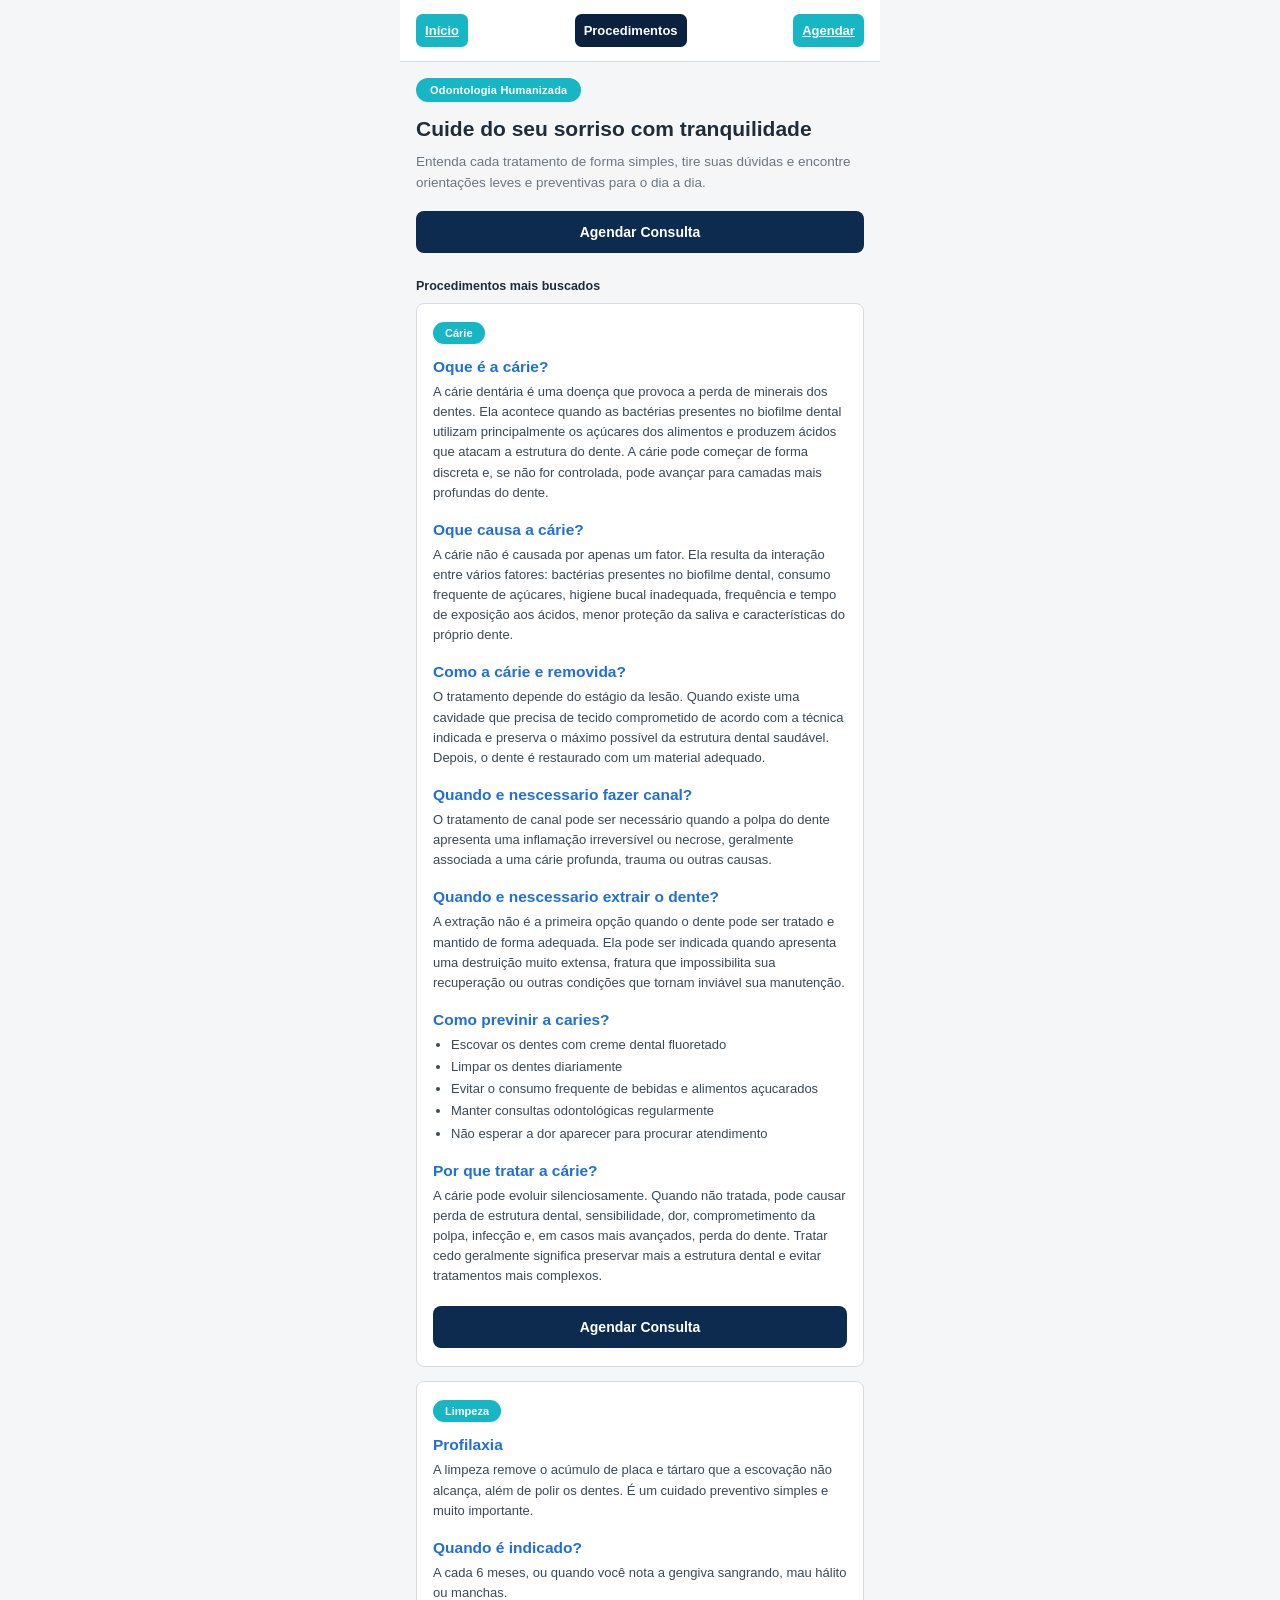
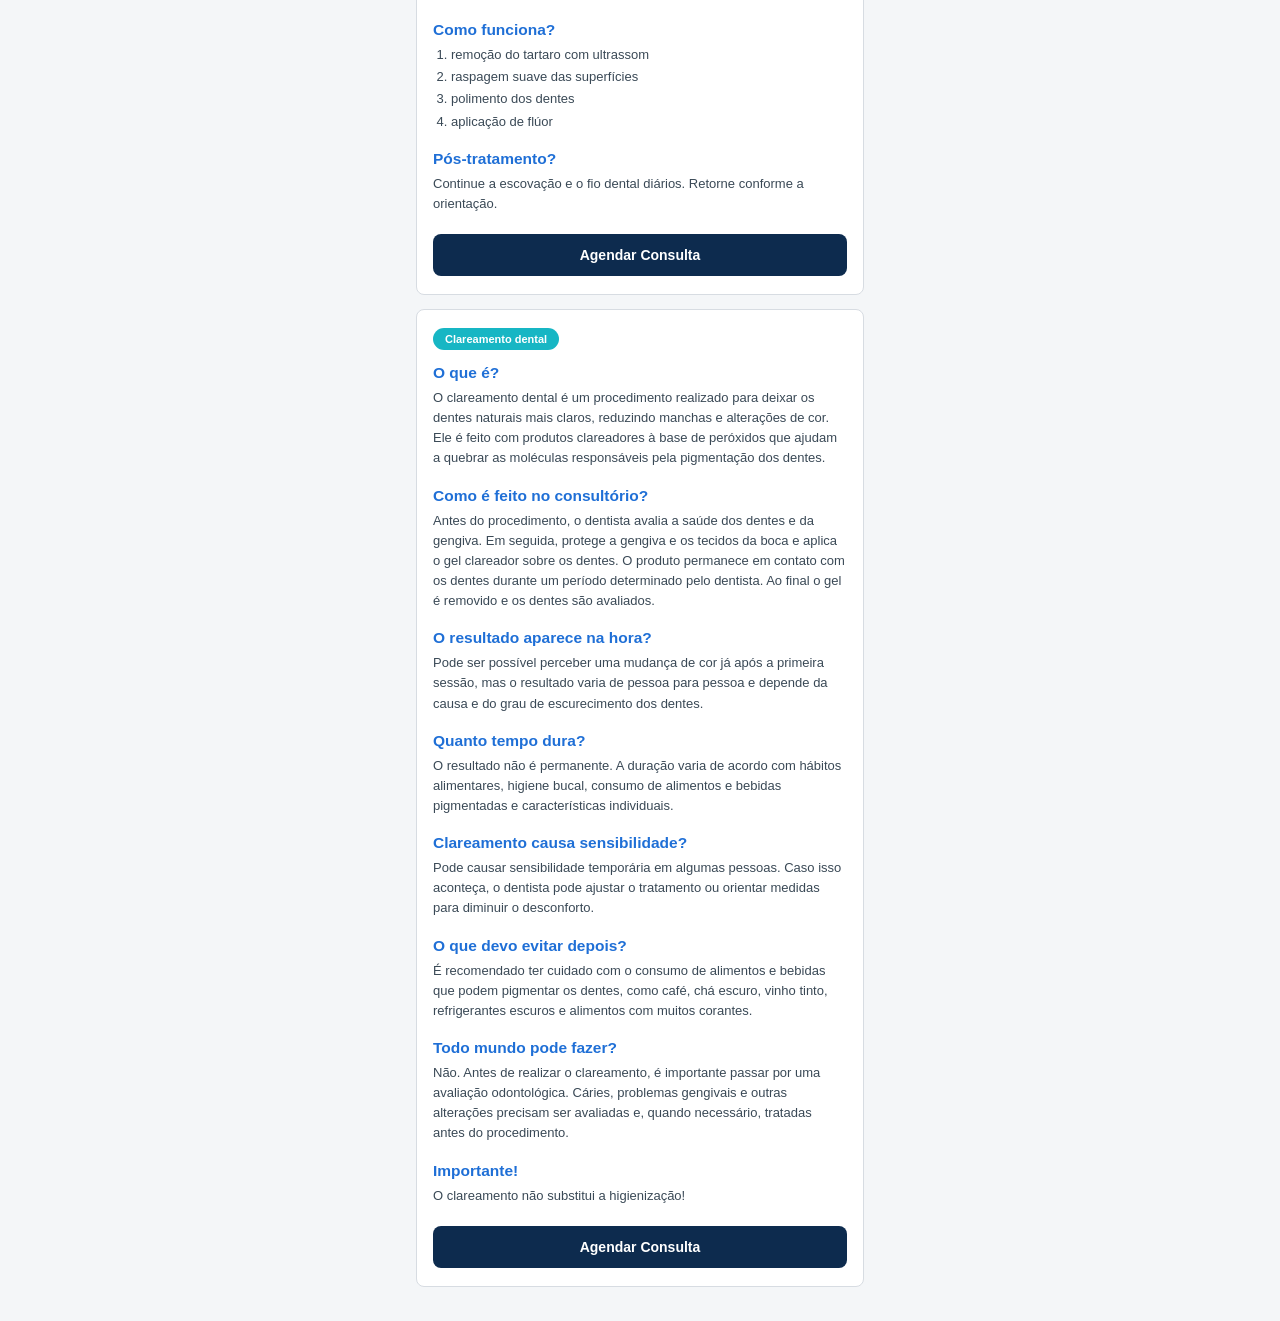
==== procedimentos.html @ 09ecf037 "Add files via upload" ====
<!DOCTYPE html>
<html lang="pt-BR">
<head>
<meta charset="UTF-8">
<meta name="viewport" content="width=device-width, initial-scale=1.0">
<title>Procedimentos</title>
<style>
  :root{
    --teal: #17b6c4;
    --navy: #0d2b4e;
    --navy-dark: #0a2140;
    --text: #1f2d3a;
    --muted: #3a4956;
    --heading: #1f6fd6;
    --border: #d7dce2;
    --bg: #f4f6f8;
    --card: #ffffff;
  }

  *{ box-sizing: border-box; }

  html, body{
    margin: 0;
    min-height: 100%;
  }

  body{
    font-family: -apple-system, BlinkMacSystemFont, "Segoe UI", Roboto, Helvetica, Arial, sans-serif;
    background: var(--bg);
    color: var(--text);
  }

  .phone{
    width: 100%;
    max-width: 480px;
    margin: 0 auto;
    background: var(--bg);
    min-height: 100vh;
  }

  /* ---- Nav ---- */
  nav{
    display: flex;
    justify-content: space-between;
    align-items: center;
    background: var(--card);
    padding: 14px 16px;
    border-bottom: 1px solid var(--border);
    font-size: 13px;
    font-weight: 600;
  }
  nav span{ cursor: default; }
  nav .active{ color: var(--text); }

  main{ padding: 16px; }

  /* ---- Intro (hero) block, same as home ---- */
  .badge{
    display: inline-block;
    background: var(--teal);
    color: #fff;
    font-size: 11px;
    font-weight: 700;
    letter-spacing: .02em;
    padding: 6px 14px;
    border-radius: 999px;
    margin-bottom: 14px;
  }

  h1{
    font-size: 21px;
    line-height: 1.25;
    margin: 0 0 10px;
    font-weight: 700;
    color: var(--text);
  }

  .lead{
    font-size: 13.5px;
    line-height: 1.5;
    color: #6b7785;
    margin: 0 0 18px;
  }

  .btn-primary{
    display: block;
    width: 100%;
    background: var(--navy);
    color: #fff;
    text-align: center;
    padding: 13px 16px;
    border-radius: 8px;
    font-size: 14px;
    font-weight: 700;
    border: none;
    cursor: pointer;
    text-decoration: none;
  }
  .btn-primary:hover{ background: var(--navy-dark); }

  .section-title{
    font-size: 12.5px;
    font-weight: 700;
    color: var(--text);
    margin: 26px 0 10px;
  }

  /* ---- Procedure detail card ---- */
  .card{
    background: var(--card);
    border: 1px solid var(--border);
    border-radius: 8px;
    padding: 18px 16px;
    margin-bottom: 18px;
  }

  .card + .card{ margin-top: -4px; }

  .tag{
    display: inline-block;
    background: var(--teal);
    color: #fff;
    font-size: 11px;
    font-weight: 700;
    padding: 5px 12px;
    border-radius: 999px;
    margin-bottom: 14px;
  }

  .topic{
    margin-bottom: 18px;
  }
  .topic:last-of-type{ margin-bottom: 20px; }

  .topic h2{
    font-size: 15.5px;
    font-weight: 700;
    color: var(--heading);
    margin: 0 0 6px;
  }

  .topic p{
    font-size: 13px;
    line-height: 1.55;
    color: var(--muted);
    margin: 0;
  }

  .topic ul{
    margin: 4px 0 0;
    padding-left: 18px;
  }

  .topic ul li{
    font-size: 13px;
    line-height: 1.55;
    color: var(--muted);
    margin-bottom: 2px;
  }

  .topic ol{
    margin: 4px 0 0;
    padding-left: 18px;
  }

  .topic ol li{
    font-size: 13px;
    line-height: 1.55;
    color: var(--muted);
    margin-bottom: 2px;
  }

  .top {
    padding: 0.7em 0.7em;
    border-radius: 0.5em;
    background: var(--teal);
    color: #fff;
  }

  .top:hover {
    padding: 0.7em 0.7em;
    border-radius: 0.5em;
    background: #0a2140;
    color: #fff;
  }

  .topstatic {
    padding: 0.7em 0.7em;
    border-radius: 0.5em;
    background: #0a2140;
    color: #fff;
  }

</style>
</head>
<body>

<div class="phone">

  <nav>
    <a href="index.html" class="top"">Início</a>
    <a class="topstatic">Procedimentos</a>
    <a href="agendar.html" class="top">Agendar</a>
  </nav>

  <main>
    <span class="badge">Odontologia Humanizada</span>

    <h1>Cuide do seu sorriso com tranquilidade</h1>

    <p class="lead">
      Entenda cada tratamento de forma simples, tire suas dúvidas e encontre
      orientações leves e preventivas para o dia a dia.
    </p>

    <a href="agendar.html" class="btn-primary">Agendar Consulta</a>

    <p class="section-title">Procedimentos mais buscados</p>

    <!-- ================= CÁRIE ================= -->
    <div class="card">
      <span class="tag">Cárie</span>

      <div class="topic">
        <h2>Oque é a cárie?</h2>
        <p>A cárie dentária é uma doença que provoca a perda de minerais dos dentes. Ela acontece quando as bactérias presentes no biofilme dental utilizam principalmente os açúcares dos alimentos e produzem ácidos que atacam a estrutura do dente. A cárie pode começar de forma discreta e, se não for controlada, pode avançar para camadas mais profundas do dente.</p>
      </div>

      <div class="topic">
        <h2>Oque causa a cárie?</h2>
        <p>A cárie não é causada por apenas um fator. Ela resulta da interação entre vários fatores: bactérias presentes no biofilme dental, consumo frequente de açúcares, higiene bucal inadequada, frequência e tempo de exposição aos ácidos, menor proteção da saliva e características do próprio dente.</p>
      </div>

      <div class="topic">
        <h2>Como a cárie e removida?</h2>
        <p>O tratamento depende do estágio da lesão. Quando existe uma cavidade que precisa de tecido comprometido de acordo com a técnica indicada e preserva o máximo possível da estrutura dental saudável. Depois, o dente é restaurado com um material adequado.</p>
      </div>

      <div class="topic">
        <h2>Quando e nescessario fazer canal?</h2>
        <p>O tratamento de canal pode ser necessário quando a polpa do dente apresenta uma inflamação irreversível ou necrose, geralmente associada a uma cárie profunda, trauma ou outras causas.</p>
      </div>

      <div class="topic">
        <h2>Quando e nescessario extrair o dente?</h2>
        <p>A extração não é a primeira opção quando o dente pode ser tratado e mantido de forma adequada. Ela pode ser indicada quando apresenta uma destruição muito extensa, fratura que impossibilita sua recuperação ou outras condições que tornam inviável sua manutenção.</p>
      </div>

      <div class="topic">
        <h2>Como previnir a caries?</h2>
        <ul>
          <li>Escovar os dentes com creme dental fluoretado</li>
          <li>Limpar os dentes diariamente</li>
          <li>Evitar o consumo frequente de bebidas e alimentos açucarados</li>
          <li>Manter consultas odontológicas regularmente</li>
          <li>Não esperar a dor aparecer para procurar atendimento</li>
        </ul>
      </div>

      <div class="topic">
        <h2>Por que tratar a cárie?</h2>
        <p>A cárie pode evoluir silenciosamente. Quando não tratada, pode causar perda de estrutura dental, sensibilidade, dor, comprometimento da polpa, infecção e, em casos mais avançados, perda do dente. Tratar cedo geralmente significa preservar mais a estrutura dental e evitar tratamentos mais complexos.</p>
      </div>

      <a href="agendar.html" class="btn-primary">Agendar Consulta</a>
    </div>

    <!-- ================= LIMPEZA ================= -->
    <div class="card">
      <span class="tag">Limpeza</span>

      <div class="topic">
        <h2>Profilaxia</h2>
        <p>A limpeza remove o acúmulo de placa e tártaro que a escovação não alcança, além de polir os dentes. É um cuidado preventivo simples e muito importante.</p>
      </div>

      <div class="topic">
        <h2>Quando é indicado?</h2>
        <p>A cada 6 meses, ou quando você nota a gengiva sangrando, mau hálito ou manchas.</p>
      </div>

      <div class="topic">
        <h2>Como funciona?</h2>
        <ol>
          <li>remoção do tartaro com ultrassom</li>
          <li>raspagem suave das superfícies</li>
          <li>polimento dos dentes</li>
          <li>aplicação de flúor</li>
        </ol>
      </div>

      <div class="topic">
        <h2>Pós-tratamento?</h2>
        <p>Continue a escovação e o fio dental diários. Retorne conforme a orientação.</p>
      </div>

      <a href="agendar.html" class="btn-primary">Agendar Consulta</a>
    </div>

    <!-- ================= CLAREAMENTO ================= -->
    <div class="card">
      <span class="tag">Clareamento dental</span>

      <div class="topic">
        <h2>O que é?</h2>
        <p>O clareamento dental é um procedimento realizado para deixar os dentes naturais mais claros, reduzindo manchas e alterações de cor. Ele é feito com produtos clareadores à base de peróxidos que ajudam a quebrar as moléculas responsáveis pela pigmentação dos dentes.</p>
      </div>

      <div class="topic">
        <h2>Como é feito no consultório?</h2>
        <p>Antes do procedimento, o dentista avalia a saúde dos dentes e da gengiva. Em seguida, protege a gengiva e os tecidos da boca e aplica o gel clareador sobre os dentes. O produto permanece em contato com os dentes durante um período determinado pelo dentista. Ao final o gel é removido e os dentes são avaliados.</p>
      </div>

      <div class="topic">
        <h2>O resultado aparece na hora?</h2>
        <p>Pode ser possível perceber uma mudança de cor já após a primeira sessão, mas o resultado varia de pessoa para pessoa e depende da causa e do grau de escurecimento dos dentes.</p>
      </div>

      <div class="topic">
        <h2>Quanto tempo dura?</h2>
        <p>O resultado não é permanente. A duração varia de acordo com hábitos alimentares, higiene bucal, consumo de alimentos e bebidas pigmentadas e características individuais.</p>
      </div>

      <div class="topic">
        <h2>Clareamento causa sensibilidade?</h2>
        <p>Pode causar sensibilidade temporária em algumas pessoas. Caso isso aconteça, o dentista pode ajustar o tratamento ou orientar medidas para diminuir o desconforto.</p>
      </div>

      <div class="topic">
        <h2>O que devo evitar depois?</h2>
        <p>É recomendado ter cuidado com o consumo de alimentos e bebidas que podem pigmentar os dentes, como café, chá escuro, vinho tinto, refrigerantes escuros e alimentos com muitos corantes.</p>
      </div>

      <div class="topic">
        <h2>Todo mundo pode fazer?</h2>
        <p>Não. Antes de realizar o clareamento, é importante passar por uma avaliação odontológica. Cáries, problemas gengivais e outras alterações precisam ser avaliadas e, quando necessário, tratadas antes do procedimento.</p>
      </div>

      <div class="topic">
        <h2>Importante!</h2>
        <p>O clareamento não substitui a higienização!</p>
      </div>

      <a href="agendar.html" class="btn-primary">Agendar Consulta</a>
    </div>

  </main>
</div>

</body>
</html>
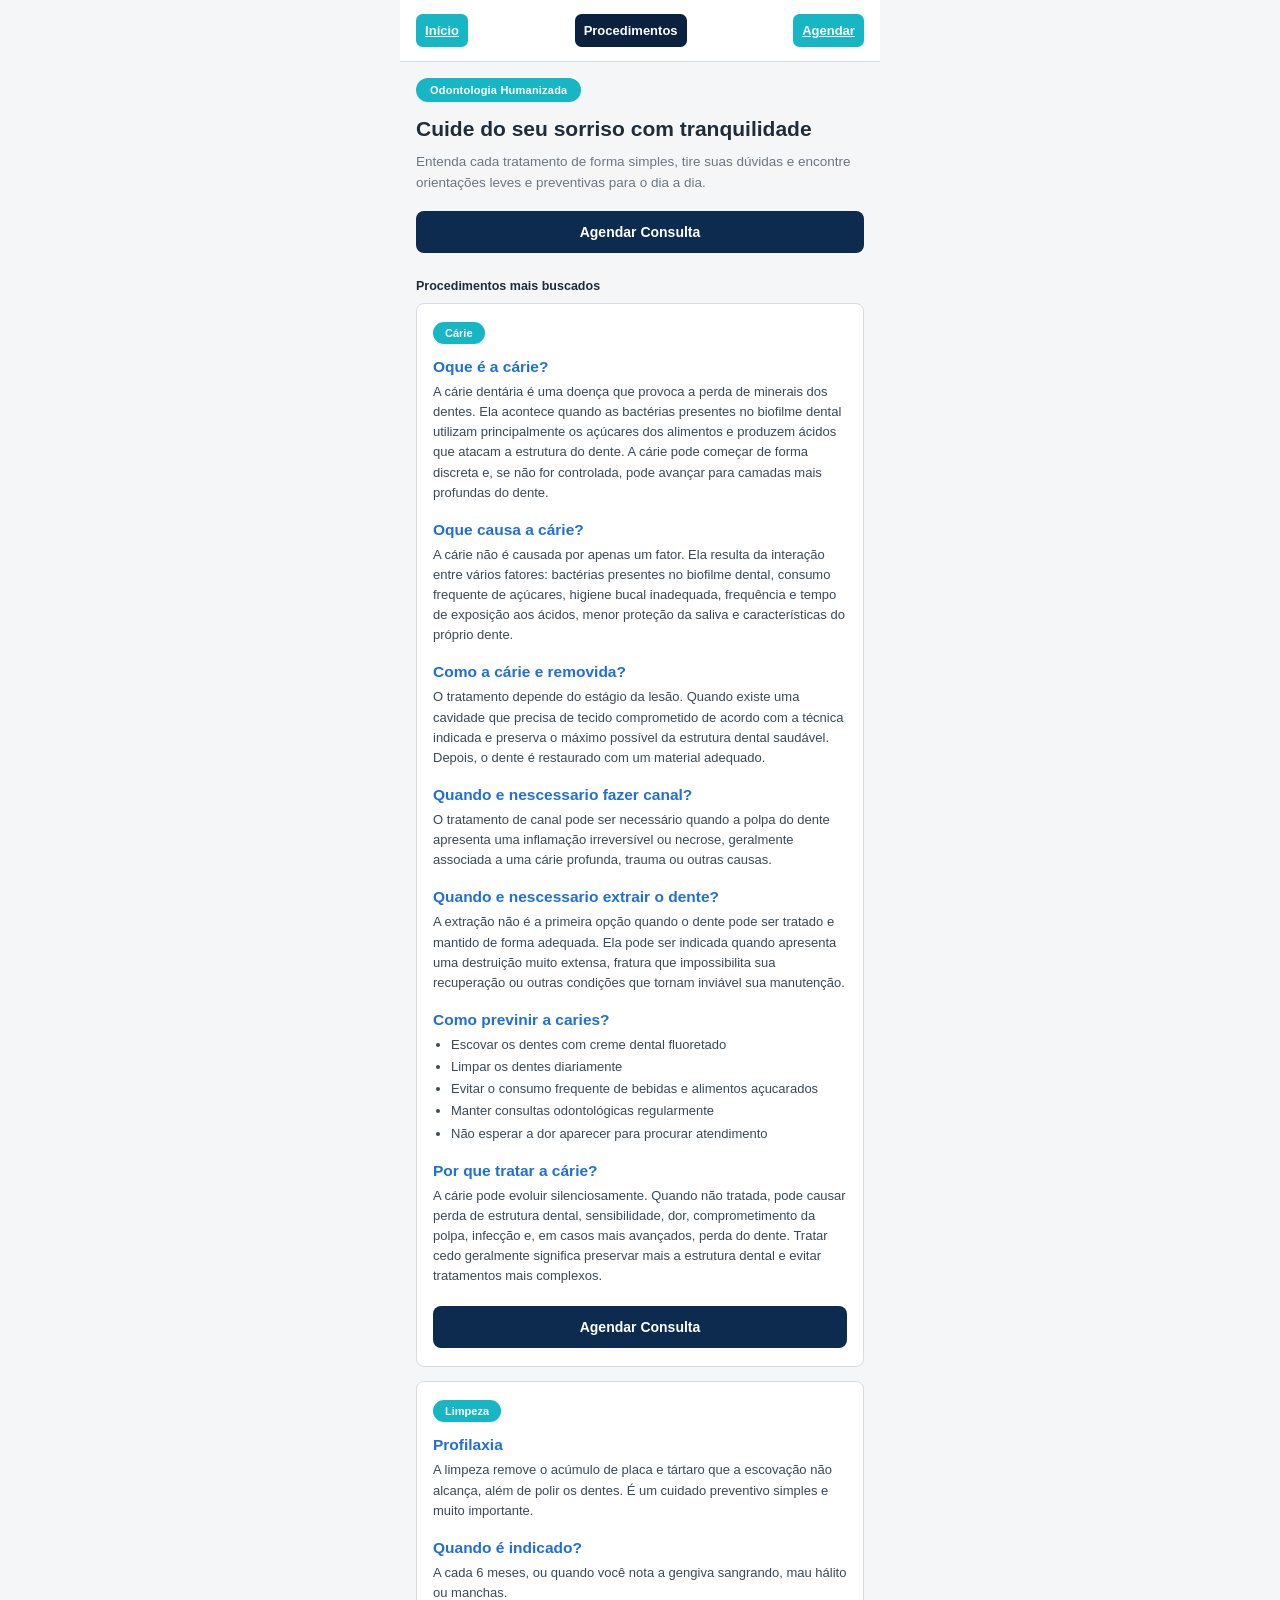
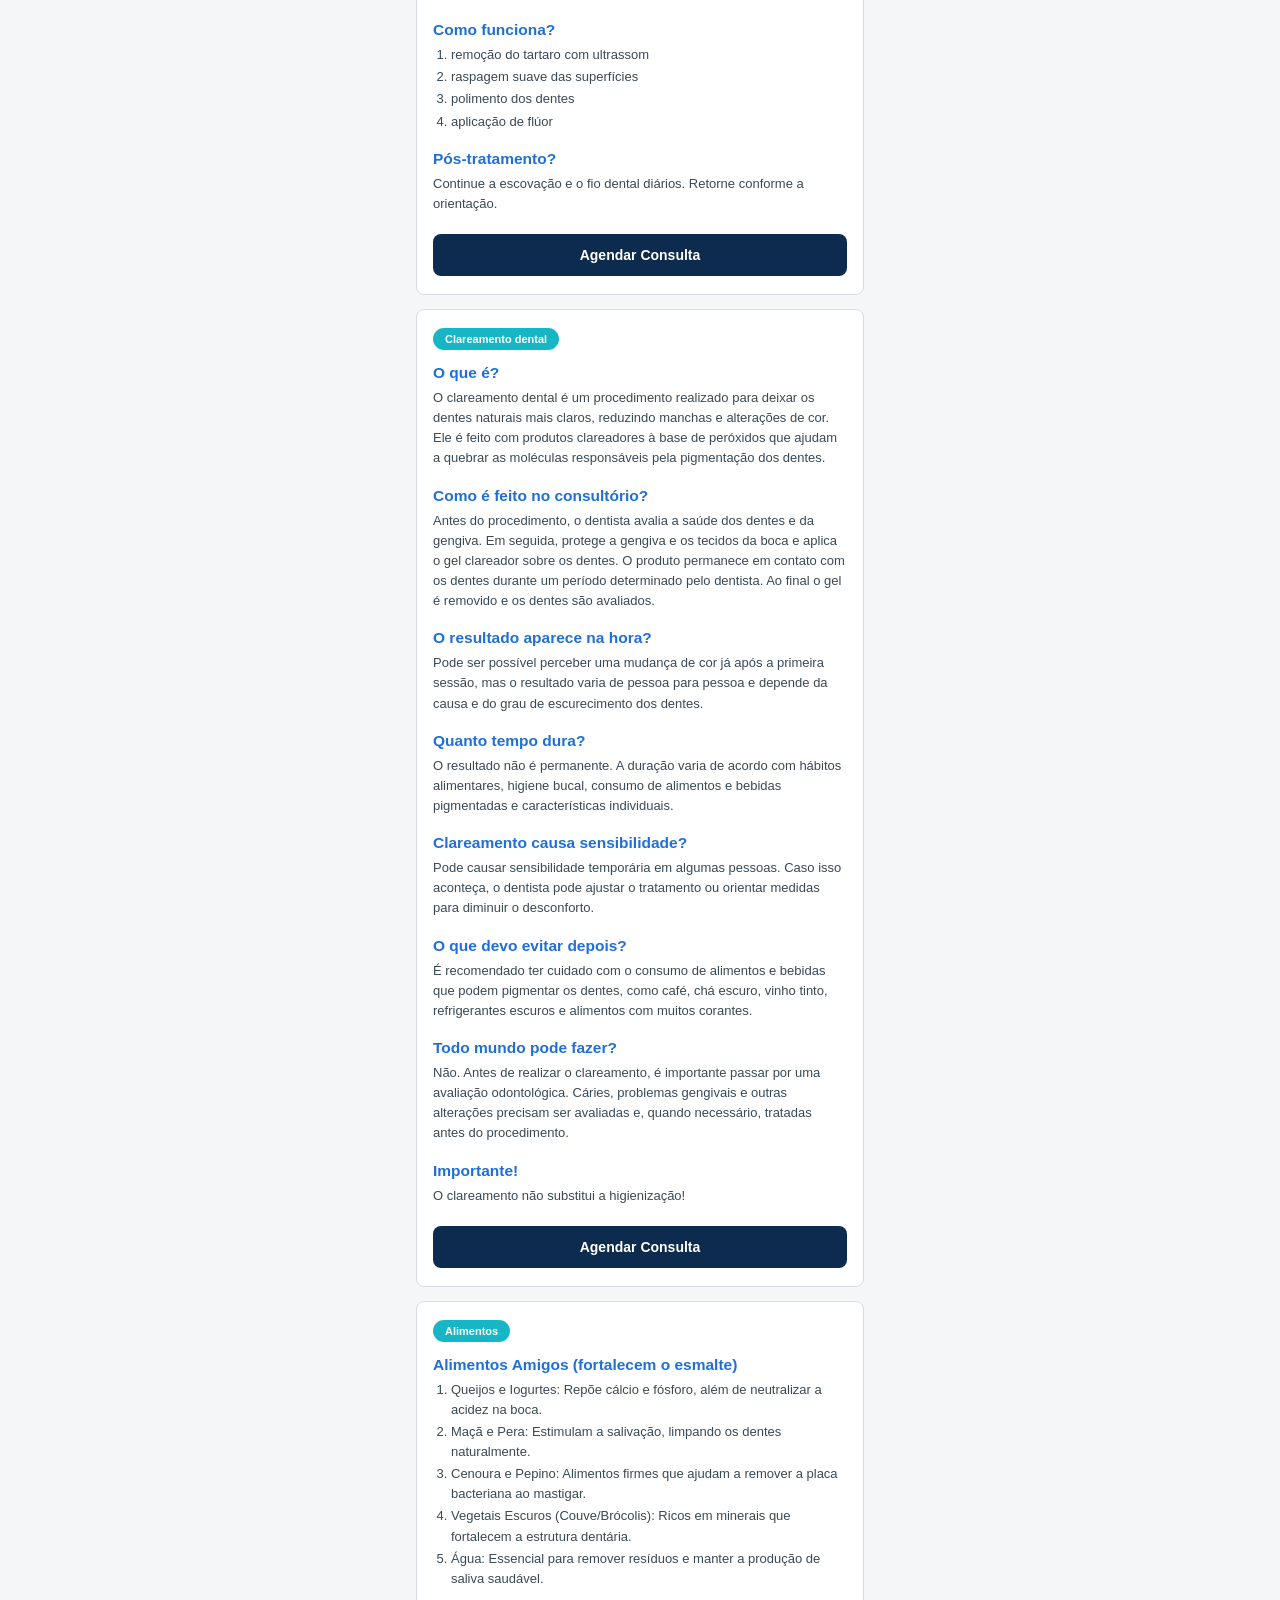
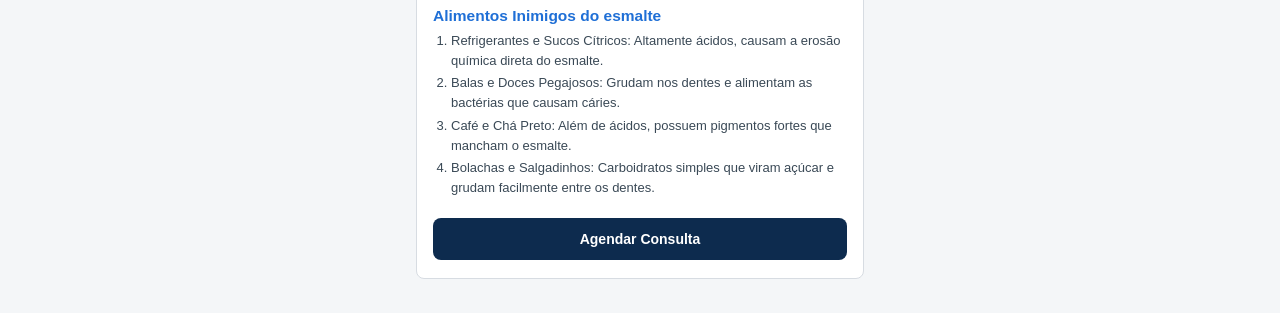
==== commit 99569654: "Add files via upload" ====
--- a/procedimentos.html
+++ b/procedimentos.html
@@ -344,8 +344,37 @@
       <a href="agendar.html" class="btn-primary">Agendar Consulta</a>
     </div>
 
+    <!-- ================= AMIGO DO DENTE ================= -->
+    <div class="card">
+      <span class="tag">Alimentos</span>
+
+      <div class="topic">
+        <h2>Alimentos Amigos (fortalecem o esmalte)</h2>
+        <ol>
+          <li>Queijos e Iogurtes: Repõe cálcio e fósforo, além de neutralizar a acidez na boca.</li>
+          <li>Maçã e Pera: Estimulam a salivação, limpando os dentes naturalmente.</li>
+          <li>Cenoura e Pepino: Alimentos firmes que ajudam a remover a placa bacteriana ao mastigar.</li>
+          <li> Vegetais Escuros (Couve/Brócolis): Ricos em minerais que fortalecem a estrutura dentária.</li>
+          <li>Água: Essencial para remover resíduos e manter a produção de saliva saudável.</li>
+        </ol>
+      </div>
+
+      <div class="topic">
+        <h2>Alimentos Inimigos do esmalte</h2>
+        <ol>
+          <li>Refrigerantes e Sucos Cítricos: Altamente ácidos, causam a erosão química direta do esmalte.</li>
+          <li>Balas e Doces Pegajosos: Grudam nos dentes e alimentam as bactérias que causam cáries.</li>
+          <li>Café e Chá Preto: Além de ácidos, possuem pigmentos fortes que mancham o esmalte.</li>
+          <li> Bolachas e Salgadinhos: Carboidratos simples que viram açúcar e grudam facilmente entre os dentes.</li>
+        </ol>
+      </div>
+
+      <a href="agendar.html" class="btn-primary">Agendar Consulta</a>
+    </div>
+
+
   </main>
 </div>
 
 </body>
-</html>
+</html>
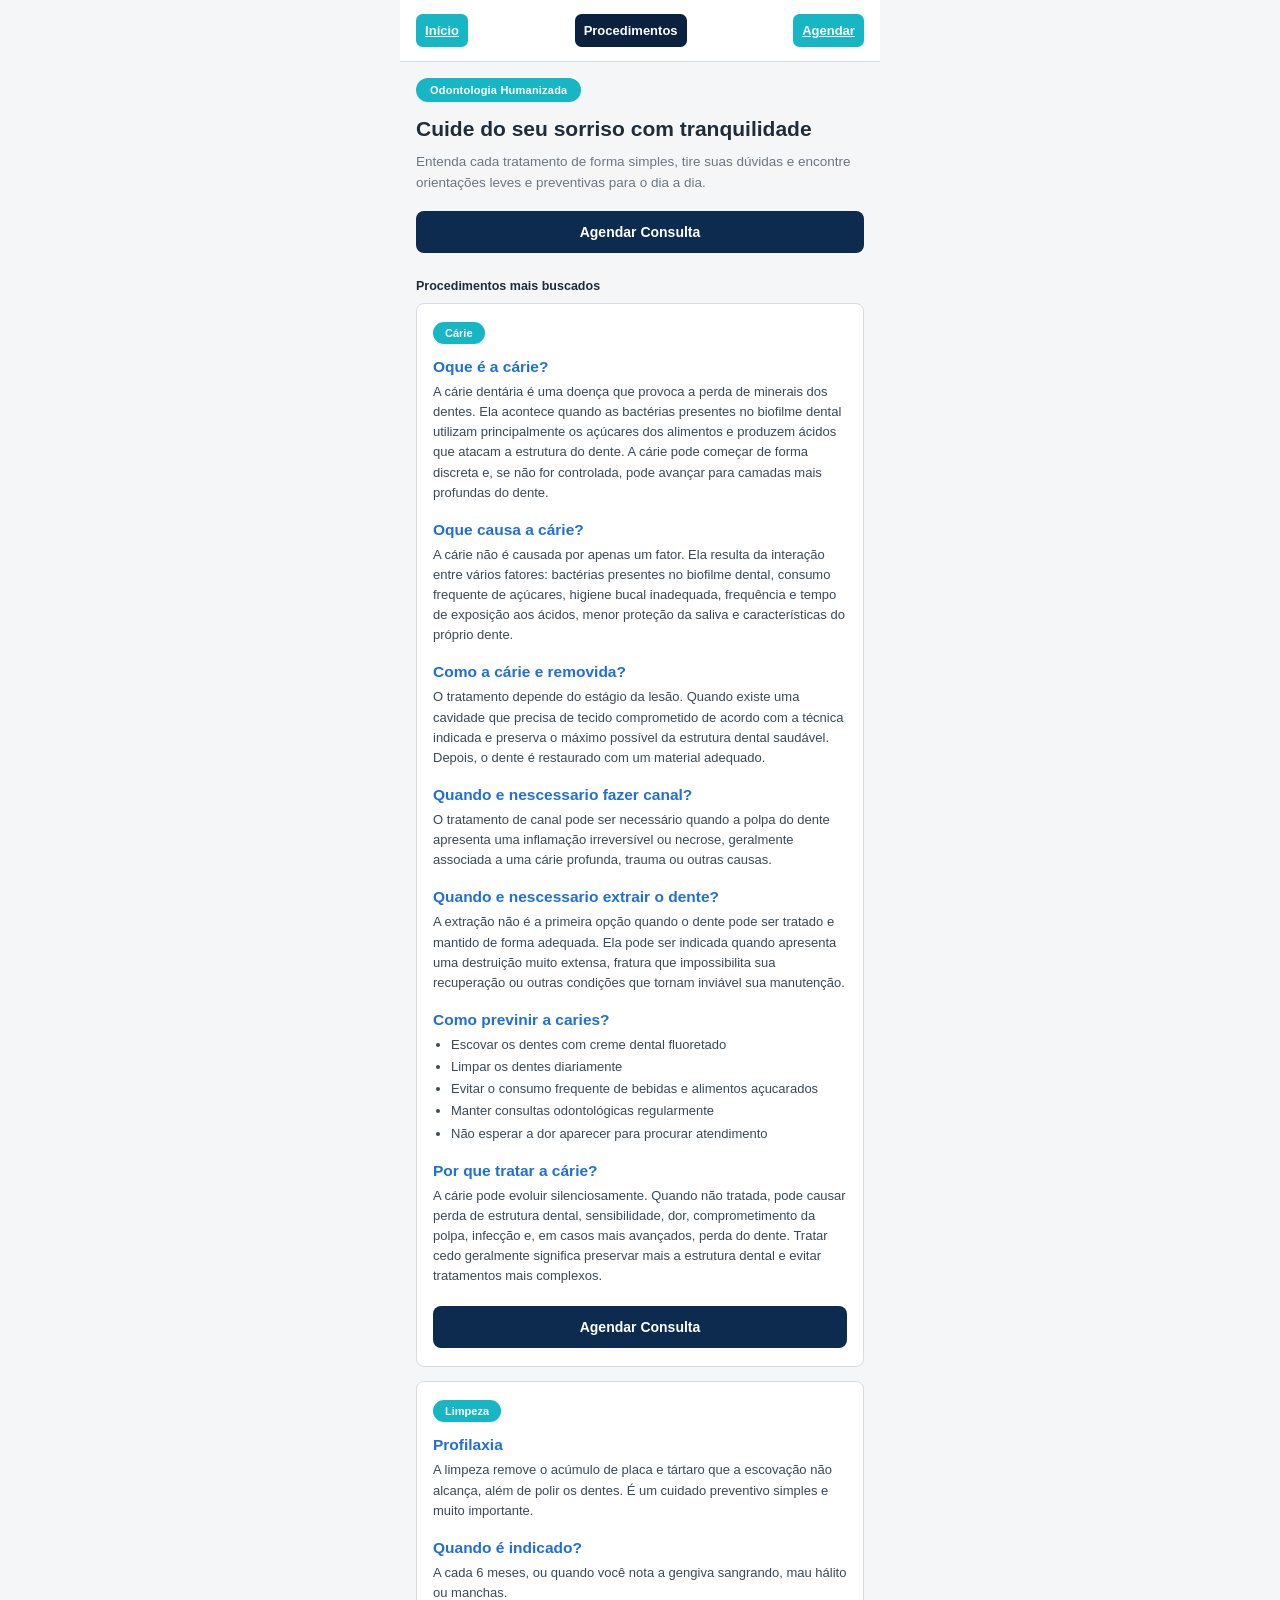
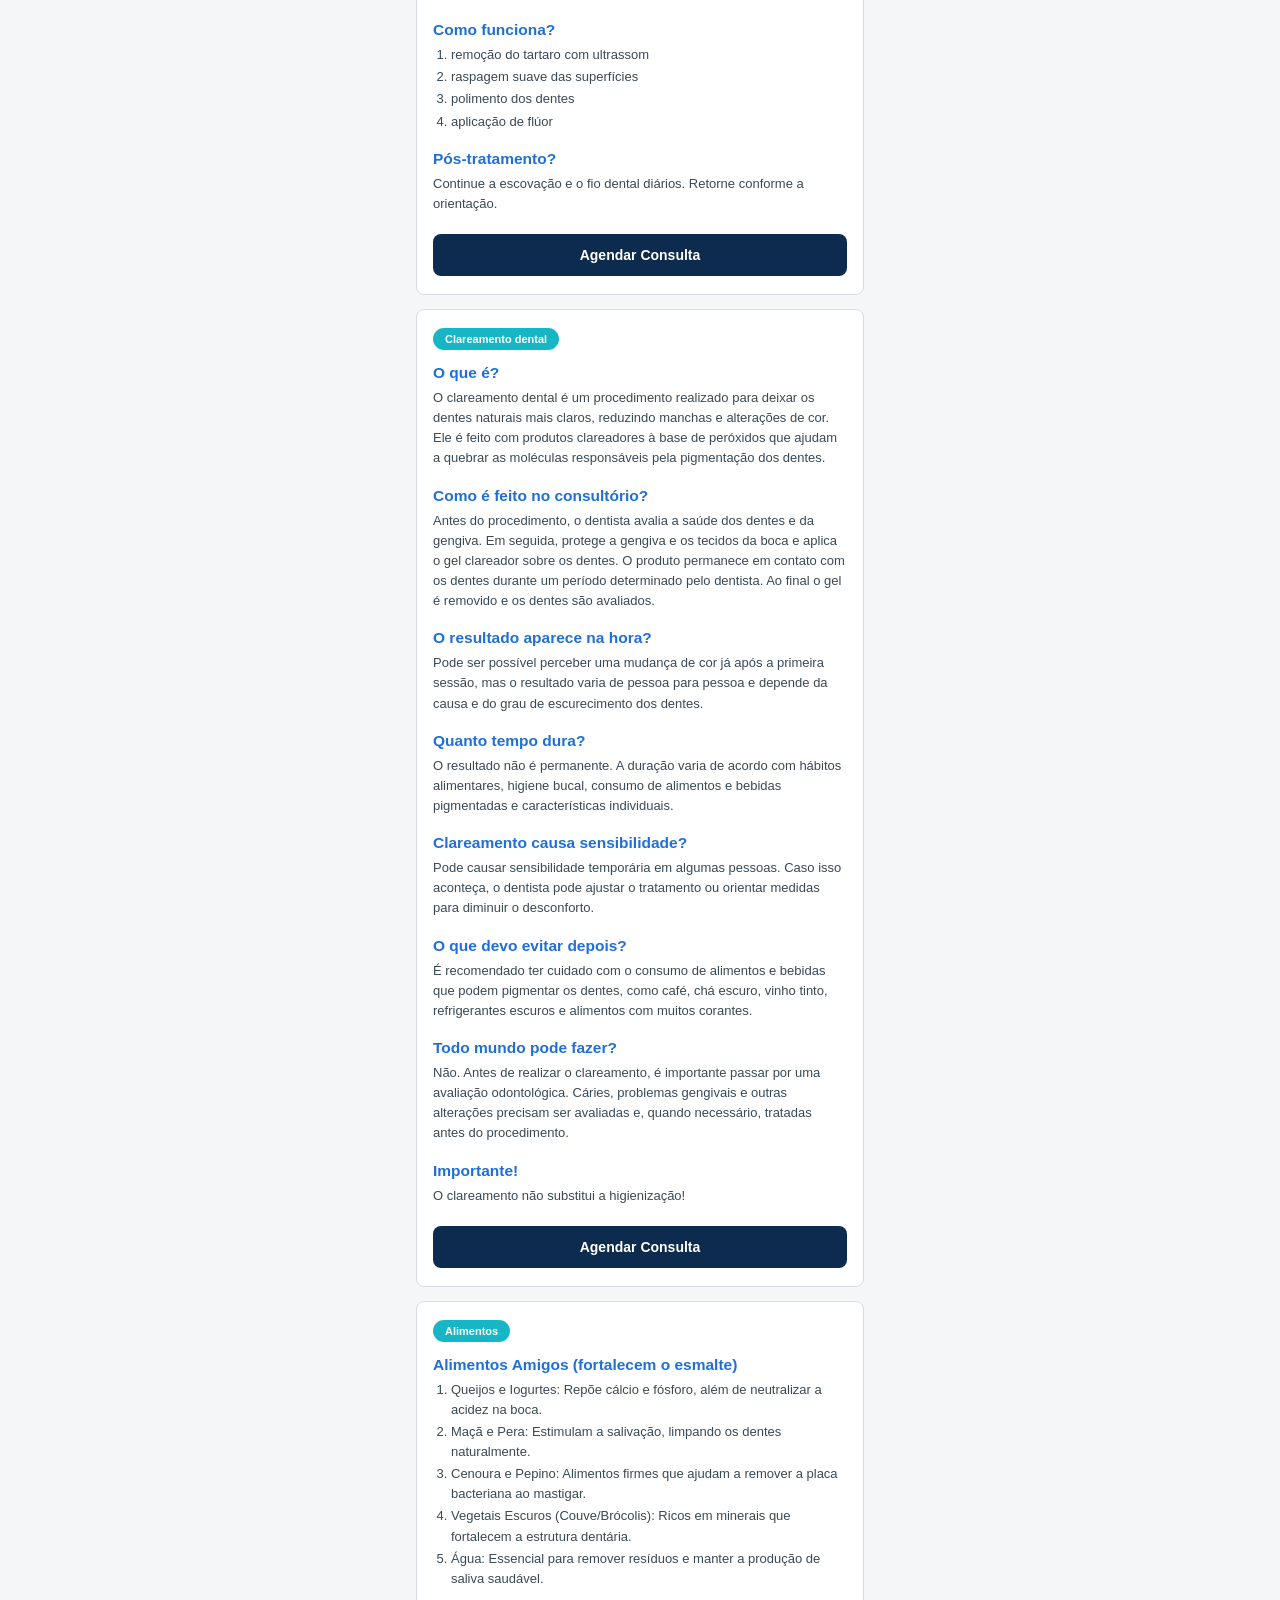
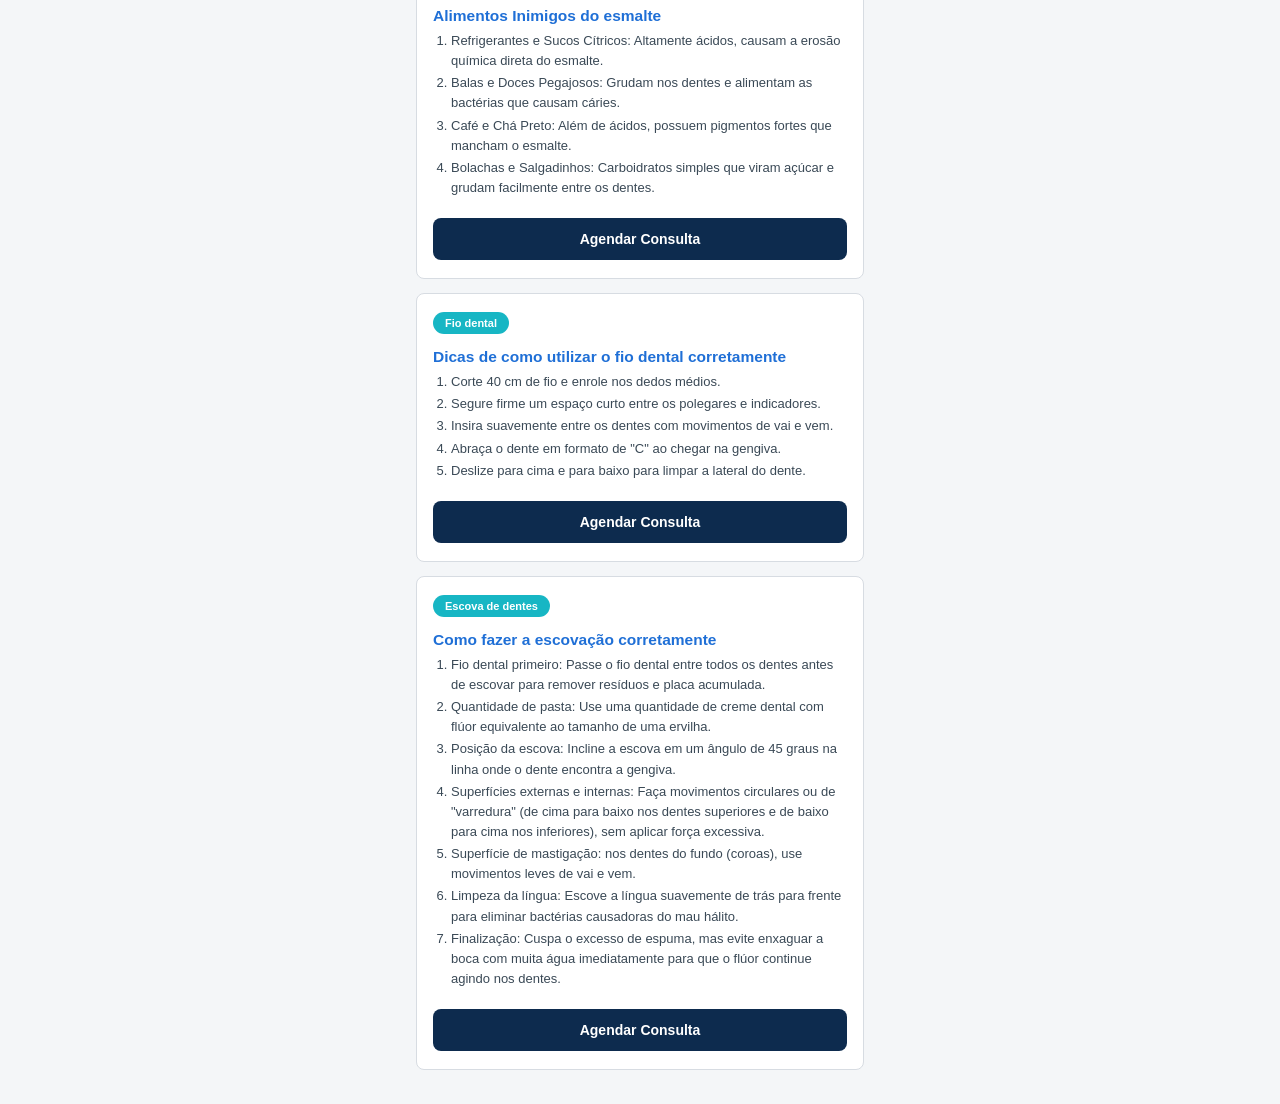
==== commit cbca4924: "Add files via upload" ====
--- a/procedimentos.html
+++ b/procedimentos.html
@@ -1,380 +1,416 @@
-<!DOCTYPE html>
-<html lang="pt-BR">
-<head>
-<meta charset="UTF-8">
-<meta name="viewport" content="width=device-width, initial-scale=1.0">
-<title>Procedimentos</title>
-<style>
-  :root{
-    --teal: #17b6c4;
-    --navy: #0d2b4e;
-    --navy-dark: #0a2140;
-    --text: #1f2d3a;
-    --muted: #3a4956;
-    --heading: #1f6fd6;
-    --border: #d7dce2;
-    --bg: #f4f6f8;
-    --card: #ffffff;
-  }
-
-  *{ box-sizing: border-box; }
-
-  html, body{
-    margin: 0;
-    min-height: 100%;
-  }
-
-  body{
-    font-family: -apple-system, BlinkMacSystemFont, "Segoe UI", Roboto, Helvetica, Arial, sans-serif;
-    background: var(--bg);
-    color: var(--text);
-  }
-
-  .phone{
-    width: 100%;
-    max-width: 480px;
-    margin: 0 auto;
-    background: var(--bg);
-    min-height: 100vh;
-  }
-
-  /* ---- Nav ---- */
-  nav{
-    display: flex;
-    justify-content: space-between;
-    align-items: center;
-    background: var(--card);
-    padding: 14px 16px;
-    border-bottom: 1px solid var(--border);
-    font-size: 13px;
-    font-weight: 600;
-  }
-  nav span{ cursor: default; }
-  nav .active{ color: var(--text); }
-
-  main{ padding: 16px; }
-
-  /* ---- Intro (hero) block, same as home ---- */
-  .badge{
-    display: inline-block;
-    background: var(--teal);
-    color: #fff;
-    font-size: 11px;
-    font-weight: 700;
-    letter-spacing: .02em;
-    padding: 6px 14px;
-    border-radius: 999px;
-    margin-bottom: 14px;
-  }
-
-  h1{
-    font-size: 21px;
-    line-height: 1.25;
-    margin: 0 0 10px;
-    font-weight: 700;
-    color: var(--text);
-  }
-
-  .lead{
-    font-size: 13.5px;
-    line-height: 1.5;
-    color: #6b7785;
-    margin: 0 0 18px;
-  }
-
-  .btn-primary{
-    display: block;
-    width: 100%;
-    background: var(--navy);
-    color: #fff;
-    text-align: center;
-    padding: 13px 16px;
-    border-radius: 8px;
-    font-size: 14px;
-    font-weight: 700;
-    border: none;
-    cursor: pointer;
-    text-decoration: none;
-  }
-  .btn-primary:hover{ background: var(--navy-dark); }
-
-  .section-title{
-    font-size: 12.5px;
-    font-weight: 700;
-    color: var(--text);
-    margin: 26px 0 10px;
-  }
-
-  /* ---- Procedure detail card ---- */
-  .card{
-    background: var(--card);
-    border: 1px solid var(--border);
-    border-radius: 8px;
-    padding: 18px 16px;
-    margin-bottom: 18px;
-  }
-
-  .card + .card{ margin-top: -4px; }
-
-  .tag{
-    display: inline-block;
-    background: var(--teal);
-    color: #fff;
-    font-size: 11px;
-    font-weight: 700;
-    padding: 5px 12px;
-    border-radius: 999px;
-    margin-bottom: 14px;
-  }
-
-  .topic{
-    margin-bottom: 18px;
-  }
-  .topic:last-of-type{ margin-bottom: 20px; }
-
-  .topic h2{
-    font-size: 15.5px;
-    font-weight: 700;
-    color: var(--heading);
-    margin: 0 0 6px;
-  }
-
-  .topic p{
-    font-size: 13px;
-    line-height: 1.55;
-    color: var(--muted);
-    margin: 0;
-  }
-
-  .topic ul{
-    margin: 4px 0 0;
-    padding-left: 18px;
-  }
-
-  .topic ul li{
-    font-size: 13px;
-    line-height: 1.55;
-    color: var(--muted);
-    margin-bottom: 2px;
-  }
-
-  .topic ol{
-    margin: 4px 0 0;
-    padding-left: 18px;
-  }
-
-  .topic ol li{
-    font-size: 13px;
-    line-height: 1.55;
-    color: var(--muted);
-    margin-bottom: 2px;
-  }
-
-  .top {
-    padding: 0.7em 0.7em;
-    border-radius: 0.5em;
-    background: var(--teal);
-    color: #fff;
-  }
-
-  .top:hover {
-    padding: 0.7em 0.7em;
-    border-radius: 0.5em;
-    background: #0a2140;
-    color: #fff;
-  }
-
-  .topstatic {
-    padding: 0.7em 0.7em;
-    border-radius: 0.5em;
-    background: #0a2140;
-    color: #fff;
-  }
-
-</style>
-</head>
-<body>
-
-<div class="phone">
-
-  <nav>
-    <a href="index.html" class="top"">Início</a>
-    <a class="topstatic">Procedimentos</a>
-    <a href="agendar.html" class="top">Agendar</a>
-  </nav>
-
-  <main>
-    <span class="badge">Odontologia Humanizada</span>
-
-    <h1>Cuide do seu sorriso com tranquilidade</h1>
-
-    <p class="lead">
-      Entenda cada tratamento de forma simples, tire suas dúvidas e encontre
-      orientações leves e preventivas para o dia a dia.
-    </p>
-
-    <a href="agendar.html" class="btn-primary">Agendar Consulta</a>
-
-    <p class="section-title">Procedimentos mais buscados</p>
-
-    <!-- ================= CÁRIE ================= -->
-    <div class="card">
-      <span class="tag">Cárie</span>
-
-      <div class="topic">
-        <h2>Oque é a cárie?</h2>
-        <p>A cárie dentária é uma doença que provoca a perda de minerais dos dentes. Ela acontece quando as bactérias presentes no biofilme dental utilizam principalmente os açúcares dos alimentos e produzem ácidos que atacam a estrutura do dente. A cárie pode começar de forma discreta e, se não for controlada, pode avançar para camadas mais profundas do dente.</p>
-      </div>
-
-      <div class="topic">
-        <h2>Oque causa a cárie?</h2>
-        <p>A cárie não é causada por apenas um fator. Ela resulta da interação entre vários fatores: bactérias presentes no biofilme dental, consumo frequente de açúcares, higiene bucal inadequada, frequência e tempo de exposição aos ácidos, menor proteção da saliva e características do próprio dente.</p>
-      </div>
-
-      <div class="topic">
-        <h2>Como a cárie e removida?</h2>
-        <p>O tratamento depende do estágio da lesão. Quando existe uma cavidade que precisa de tecido comprometido de acordo com a técnica indicada e preserva o máximo possível da estrutura dental saudável. Depois, o dente é restaurado com um material adequado.</p>
-      </div>
-
-      <div class="topic">
-        <h2>Quando e nescessario fazer canal?</h2>
-        <p>O tratamento de canal pode ser necessário quando a polpa do dente apresenta uma inflamação irreversível ou necrose, geralmente associada a uma cárie profunda, trauma ou outras causas.</p>
-      </div>
-
-      <div class="topic">
-        <h2>Quando e nescessario extrair o dente?</h2>
-        <p>A extração não é a primeira opção quando o dente pode ser tratado e mantido de forma adequada. Ela pode ser indicada quando apresenta uma destruição muito extensa, fratura que impossibilita sua recuperação ou outras condições que tornam inviável sua manutenção.</p>
-      </div>
-
-      <div class="topic">
-        <h2>Como previnir a caries?</h2>
-        <ul>
-          <li>Escovar os dentes com creme dental fluoretado</li>
-          <li>Limpar os dentes diariamente</li>
-          <li>Evitar o consumo frequente de bebidas e alimentos açucarados</li>
-          <li>Manter consultas odontológicas regularmente</li>
-          <li>Não esperar a dor aparecer para procurar atendimento</li>
-        </ul>
-      </div>
-
-      <div class="topic">
-        <h2>Por que tratar a cárie?</h2>
-        <p>A cárie pode evoluir silenciosamente. Quando não tratada, pode causar perda de estrutura dental, sensibilidade, dor, comprometimento da polpa, infecção e, em casos mais avançados, perda do dente. Tratar cedo geralmente significa preservar mais a estrutura dental e evitar tratamentos mais complexos.</p>
-      </div>
-
-      <a href="agendar.html" class="btn-primary">Agendar Consulta</a>
-    </div>
-
-    <!-- ================= LIMPEZA ================= -->
-    <div class="card">
-      <span class="tag">Limpeza</span>
-
-      <div class="topic">
-        <h2>Profilaxia</h2>
-        <p>A limpeza remove o acúmulo de placa e tártaro que a escovação não alcança, além de polir os dentes. É um cuidado preventivo simples e muito importante.</p>
-      </div>
-
-      <div class="topic">
-        <h2>Quando é indicado?</h2>
-        <p>A cada 6 meses, ou quando você nota a gengiva sangrando, mau hálito ou manchas.</p>
-      </div>
-
-      <div class="topic">
-        <h2>Como funciona?</h2>
-        <ol>
-          <li>remoção do tartaro com ultrassom</li>
-          <li>raspagem suave das superfícies</li>
-          <li>polimento dos dentes</li>
-          <li>aplicação de flúor</li>
-        </ol>
-      </div>
-
-      <div class="topic">
-        <h2>Pós-tratamento?</h2>
-        <p>Continue a escovação e o fio dental diários. Retorne conforme a orientação.</p>
-      </div>
-
-      <a href="agendar.html" class="btn-primary">Agendar Consulta</a>
-    </div>
-
-    <!-- ================= CLAREAMENTO ================= -->
-    <div class="card">
-      <span class="tag">Clareamento dental</span>
-
-      <div class="topic">
-        <h2>O que é?</h2>
-        <p>O clareamento dental é um procedimento realizado para deixar os dentes naturais mais claros, reduzindo manchas e alterações de cor. Ele é feito com produtos clareadores à base de peróxidos que ajudam a quebrar as moléculas responsáveis pela pigmentação dos dentes.</p>
-      </div>
-
-      <div class="topic">
-        <h2>Como é feito no consultório?</h2>
-        <p>Antes do procedimento, o dentista avalia a saúde dos dentes e da gengiva. Em seguida, protege a gengiva e os tecidos da boca e aplica o gel clareador sobre os dentes. O produto permanece em contato com os dentes durante um período determinado pelo dentista. Ao final o gel é removido e os dentes são avaliados.</p>
-      </div>
-
-      <div class="topic">
-        <h2>O resultado aparece na hora?</h2>
-        <p>Pode ser possível perceber uma mudança de cor já após a primeira sessão, mas o resultado varia de pessoa para pessoa e depende da causa e do grau de escurecimento dos dentes.</p>
-      </div>
-
-      <div class="topic">
-        <h2>Quanto tempo dura?</h2>
-        <p>O resultado não é permanente. A duração varia de acordo com hábitos alimentares, higiene bucal, consumo de alimentos e bebidas pigmentadas e características individuais.</p>
-      </div>
-
-      <div class="topic">
-        <h2>Clareamento causa sensibilidade?</h2>
-        <p>Pode causar sensibilidade temporária em algumas pessoas. Caso isso aconteça, o dentista pode ajustar o tratamento ou orientar medidas para diminuir o desconforto.</p>
-      </div>
-
-      <div class="topic">
-        <h2>O que devo evitar depois?</h2>
-        <p>É recomendado ter cuidado com o consumo de alimentos e bebidas que podem pigmentar os dentes, como café, chá escuro, vinho tinto, refrigerantes escuros e alimentos com muitos corantes.</p>
-      </div>
-
-      <div class="topic">
-        <h2>Todo mundo pode fazer?</h2>
-        <p>Não. Antes de realizar o clareamento, é importante passar por uma avaliação odontológica. Cáries, problemas gengivais e outras alterações precisam ser avaliadas e, quando necessário, tratadas antes do procedimento.</p>
-      </div>
-
-      <div class="topic">
-        <h2>Importante!</h2>
-        <p>O clareamento não substitui a higienização!</p>
-      </div>
-
-      <a href="agendar.html" class="btn-primary">Agendar Consulta</a>
-    </div>
-
-    <!-- ================= AMIGO DO DENTE ================= -->
-    <div class="card">
-      <span class="tag">Alimentos</span>
-
-      <div class="topic">
-        <h2>Alimentos Amigos (fortalecem o esmalte)</h2>
-        <ol>
-          <li>Queijos e Iogurtes: Repõe cálcio e fósforo, além de neutralizar a acidez na boca.</li>
-          <li>Maçã e Pera: Estimulam a salivação, limpando os dentes naturalmente.</li>
-          <li>Cenoura e Pepino: Alimentos firmes que ajudam a remover a placa bacteriana ao mastigar.</li>
-          <li> Vegetais Escuros (Couve/Brócolis): Ricos em minerais que fortalecem a estrutura dentária.</li>
-          <li>Água: Essencial para remover resíduos e manter a produção de saliva saudável.</li>
-        </ol>
-      </div>
-
-      <div class="topic">
-        <h2>Alimentos Inimigos do esmalte</h2>
-        <ol>
-          <li>Refrigerantes e Sucos Cítricos: Altamente ácidos, causam a erosão química direta do esmalte.</li>
-          <li>Balas e Doces Pegajosos: Grudam nos dentes e alimentam as bactérias que causam cáries.</li>
-          <li>Café e Chá Preto: Além de ácidos, possuem pigmentos fortes que mancham o esmalte.</li>
-          <li> Bolachas e Salgadinhos: Carboidratos simples que viram açúcar e grudam facilmente entre os dentes.</li>
-        </ol>
-      </div>
-
-      <a href="agendar.html" class="btn-primary">Agendar Consulta</a>
-    </div>
-
-
-  </main>
-</div>
-
-</body>
+<!DOCTYPE html>
+<html lang="pt-BR">
+<head>
+<meta charset="UTF-8">
+<meta name="viewport" content="width=device-width, initial-scale=1.0">
+<title>Procedimentos</title>
+<style>
+  :root{
+    --teal: #17b6c4;
+    --navy: #0d2b4e;
+    --navy-dark: #0a2140;
+    --text: #1f2d3a;
+    --muted: #3a4956;
+    --heading: #1f6fd6;
+    --border: #d7dce2;
+    --bg: #f4f6f8;
+    --card: #ffffff;
+  }
+
+  *{ box-sizing: border-box; }
+
+  html, body{
+    margin: 0;
+    min-height: 100%;
+  }
+
+  body{
+    font-family: -apple-system, BlinkMacSystemFont, "Segoe UI", Roboto, Helvetica, Arial, sans-serif;
+    background: var(--bg);
+    color: var(--text);
+  }
+
+  .phone{
+    width: 100%;
+    max-width: 480px;
+    margin: 0 auto;
+    background: var(--bg);
+    min-height: 100vh;
+  }
+
+  /* ---- Nav ---- */
+  nav{
+    display: flex;
+    justify-content: space-between;
+    align-items: center;
+    background: var(--card);
+    padding: 14px 16px;
+    border-bottom: 1px solid var(--border);
+    font-size: 13px;
+    font-weight: 600;
+  }
+  nav span{ cursor: default; }
+  nav .active{ color: var(--text); }
+
+  main{ padding: 16px; }
+
+  /* ---- Intro (hero) block, same as home ---- */
+  .badge{
+    display: inline-block;
+    background: var(--teal);
+    color: #fff;
+    font-size: 11px;
+    font-weight: 700;
+    letter-spacing: .02em;
+    padding: 6px 14px;
+    border-radius: 999px;
+    margin-bottom: 14px;
+  }
+
+  h1{
+    font-size: 21px;
+    line-height: 1.25;
+    margin: 0 0 10px;
+    font-weight: 700;
+    color: var(--text);
+  }
+
+  .lead{
+    font-size: 13.5px;
+    line-height: 1.5;
+    color: #6b7785;
+    margin: 0 0 18px;
+  }
+
+  .btn-primary{
+    display: block;
+    width: 100%;
+    background: var(--navy);
+    color: #fff;
+    text-align: center;
+    padding: 13px 16px;
+    border-radius: 8px;
+    font-size: 14px;
+    font-weight: 700;
+    border: none;
+    cursor: pointer;
+    text-decoration: none;
+  }
+  .btn-primary:hover{ background: var(--navy-dark); }
+
+  .section-title{
+    font-size: 12.5px;
+    font-weight: 700;
+    color: var(--text);
+    margin: 26px 0 10px;
+  }
+
+  /* ---- Procedure detail card ---- */
+  .card{
+    background: var(--card);
+    border: 1px solid var(--border);
+    border-radius: 8px;
+    padding: 18px 16px;
+    margin-bottom: 18px;
+  }
+
+  .card + .card{ margin-top: -4px; }
+
+  .tag{
+    display: inline-block;
+    background: var(--teal);
+    color: #fff;
+    font-size: 11px;
+    font-weight: 700;
+    padding: 5px 12px;
+    border-radius: 999px;
+    margin-bottom: 14px;
+  }
+
+  .topic{
+    margin-bottom: 18px;
+  }
+  .topic:last-of-type{ margin-bottom: 20px; }
+
+  .topic h2{
+    font-size: 15.5px;
+    font-weight: 700;
+    color: var(--heading);
+    margin: 0 0 6px;
+  }
+
+  .topic p{
+    font-size: 13px;
+    line-height: 1.55;
+    color: var(--muted);
+    margin: 0;
+  }
+
+  .topic ul{
+    margin: 4px 0 0;
+    padding-left: 18px;
+  }
+
+  .topic ul li{
+    font-size: 13px;
+    line-height: 1.55;
+    color: var(--muted);
+    margin-bottom: 2px;
+  }
+
+  .topic ol{
+    margin: 4px 0 0;
+    padding-left: 18px;
+  }
+
+  .topic ol li{
+    font-size: 13px;
+    line-height: 1.55;
+    color: var(--muted);
+    margin-bottom: 2px;
+  }
+
+  .top {
+    padding: 0.7em 0.7em;
+    border-radius: 0.5em;
+    background: var(--teal);
+    color: #fff;
+  }
+
+  .top:hover {
+    padding: 0.7em 0.7em;
+    border-radius: 0.5em;
+    background: #0a2140;
+    color: #fff;
+  }
+
+  .topstatic {
+    padding: 0.7em 0.7em;
+    border-radius: 0.5em;
+    background: #0a2140;
+    color: #fff;
+  }
+
+</style>
+</head>
+<body>
+
+<div class="phone">
+
+  <nav>
+    <a href="index.html" class="top"">Início</a>
+    <a class="topstatic">Procedimentos</a>
+    <a href="agendar.html" class="top">Agendar</a>
+  </nav>
+
+  <main>
+    <span class="badge">Odontologia Humanizada</span>
+
+    <h1>Cuide do seu sorriso com tranquilidade</h1>
+
+    <p class="lead">
+      Entenda cada tratamento de forma simples, tire suas dúvidas e encontre
+      orientações leves e preventivas para o dia a dia.
+    </p>
+
+    <a href="agendar.html" class="btn-primary">Agendar Consulta</a>
+
+    <p class="section-title">Procedimentos mais buscados</p>
+
+    <!-- ================= CÁRIE ================= -->
+    <div class="card" id="Cárie">
+      <span class="tag">Cárie</span>
+
+      <div class="topic">
+        <h2>Oque é a cárie?</h2>
+        <p>A cárie dentária é uma doença que provoca a perda de minerais dos dentes. Ela acontece quando as bactérias presentes no biofilme dental utilizam principalmente os açúcares dos alimentos e produzem ácidos que atacam a estrutura do dente. A cárie pode começar de forma discreta e, se não for controlada, pode avançar para camadas mais profundas do dente.</p>
+      </div>
+
+      <div class="topic">
+        <h2>Oque causa a cárie?</h2>
+        <p>A cárie não é causada por apenas um fator. Ela resulta da interação entre vários fatores: bactérias presentes no biofilme dental, consumo frequente de açúcares, higiene bucal inadequada, frequência e tempo de exposição aos ácidos, menor proteção da saliva e características do próprio dente.</p>
+      </div>
+
+      <div class="topic">
+        <h2>Como a cárie e removida?</h2>
+        <p>O tratamento depende do estágio da lesão. Quando existe uma cavidade que precisa de tecido comprometido de acordo com a técnica indicada e preserva o máximo possível da estrutura dental saudável. Depois, o dente é restaurado com um material adequado.</p>
+      </div>
+
+      <div class="topic">
+        <h2>Quando e nescessario fazer canal?</h2>
+        <p>O tratamento de canal pode ser necessário quando a polpa do dente apresenta uma inflamação irreversível ou necrose, geralmente associada a uma cárie profunda, trauma ou outras causas.</p>
+      </div>
+
+      <div class="topic">
+        <h2>Quando e nescessario extrair o dente?</h2>
+        <p>A extração não é a primeira opção quando o dente pode ser tratado e mantido de forma adequada. Ela pode ser indicada quando apresenta uma destruição muito extensa, fratura que impossibilita sua recuperação ou outras condições que tornam inviável sua manutenção.</p>
+      </div>
+
+      <div class="topic">
+        <h2>Como previnir a caries?</h2>
+        <ul>
+          <li>Escovar os dentes com creme dental fluoretado</li>
+          <li>Limpar os dentes diariamente</li>
+          <li>Evitar o consumo frequente de bebidas e alimentos açucarados</li>
+          <li>Manter consultas odontológicas regularmente</li>
+          <li>Não esperar a dor aparecer para procurar atendimento</li>
+        </ul>
+      </div>
+
+      <div class="topic">
+        <h2>Por que tratar a cárie?</h2>
+        <p>A cárie pode evoluir silenciosamente. Quando não tratada, pode causar perda de estrutura dental, sensibilidade, dor, comprometimento da polpa, infecção e, em casos mais avançados, perda do dente. Tratar cedo geralmente significa preservar mais a estrutura dental e evitar tratamentos mais complexos.</p>
+      </div>
+
+      <a href="agendar.html" class="btn-primary">Agendar Consulta</a>
+    </div>
+
+    <!-- ================= LIMPEZA ================= -->
+    <div class="card" id="Limpeza">
+      <span class="tag">Limpeza</span>
+
+      <div class="topic">
+        <h2>Profilaxia</h2>
+        <p>A limpeza remove o acúmulo de placa e tártaro que a escovação não alcança, além de polir os dentes. É um cuidado preventivo simples e muito importante.</p>
+      </div>
+
+      <div class="topic">
+        <h2>Quando é indicado?</h2>
+        <p>A cada 6 meses, ou quando você nota a gengiva sangrando, mau hálito ou manchas.</p>
+      </div>
+
+      <div class="topic">
+        <h2>Como funciona?</h2>
+        <ol>
+          <li>remoção do tartaro com ultrassom</li>
+          <li>raspagem suave das superfícies</li>
+          <li>polimento dos dentes</li>
+          <li>aplicação de flúor</li>
+        </ol>
+      </div>
+
+      <div class="topic">
+        <h2>Pós-tratamento?</h2>
+        <p>Continue a escovação e o fio dental diários. Retorne conforme a orientação.</p>
+      </div>
+
+      <a href="agendar.html" class="btn-primary">Agendar Consulta</a>
+    </div>
+
+    <!-- ================= CLAREAMENTO ================= -->
+    <div class="card" id="Clareamento">
+      <span class="tag">Clareamento dental</span>
+
+      <div class="topic">
+        <h2>O que é?</h2>
+        <p>O clareamento dental é um procedimento realizado para deixar os dentes naturais mais claros, reduzindo manchas e alterações de cor. Ele é feito com produtos clareadores à base de peróxidos que ajudam a quebrar as moléculas responsáveis pela pigmentação dos dentes.</p>
+      </div>
+
+      <div class="topic">
+        <h2>Como é feito no consultório?</h2>
+        <p>Antes do procedimento, o dentista avalia a saúde dos dentes e da gengiva. Em seguida, protege a gengiva e os tecidos da boca e aplica o gel clareador sobre os dentes. O produto permanece em contato com os dentes durante um período determinado pelo dentista. Ao final o gel é removido e os dentes são avaliados.</p>
+      </div>
+
+      <div class="topic">
+        <h2>O resultado aparece na hora?</h2>
+        <p>Pode ser possível perceber uma mudança de cor já após a primeira sessão, mas o resultado varia de pessoa para pessoa e depende da causa e do grau de escurecimento dos dentes.</p>
+      </div>
+
+      <div class="topic">
+        <h2>Quanto tempo dura?</h2>
+        <p>O resultado não é permanente. A duração varia de acordo com hábitos alimentares, higiene bucal, consumo de alimentos e bebidas pigmentadas e características individuais.</p>
+      </div>
+
+      <div class="topic">
+        <h2>Clareamento causa sensibilidade?</h2>
+        <p>Pode causar sensibilidade temporária em algumas pessoas. Caso isso aconteça, o dentista pode ajustar o tratamento ou orientar medidas para diminuir o desconforto.</p>
+      </div>
+
+      <div class="topic">
+        <h2>O que devo evitar depois?</h2>
+        <p>É recomendado ter cuidado com o consumo de alimentos e bebidas que podem pigmentar os dentes, como café, chá escuro, vinho tinto, refrigerantes escuros e alimentos com muitos corantes.</p>
+      </div>
+
+      <div class="topic">
+        <h2>Todo mundo pode fazer?</h2>
+        <p>Não. Antes de realizar o clareamento, é importante passar por uma avaliação odontológica. Cáries, problemas gengivais e outras alterações precisam ser avaliadas e, quando necessário, tratadas antes do procedimento.</p>
+      </div>
+
+      <div class="topic">
+        <h2>Importante!</h2>
+        <p>O clareamento não substitui a higienização!</p>
+      </div>
+
+      <a href="agendar.html" class="btn-primary">Agendar Consulta</a>
+    </div>
+
+    <!-- ================= AMIGO DO DENTE ================= -->
+    <div class="card"  id="alimentos">
+      <span class="tag">Alimentos</span>
+
+      <div class="topic">
+        <h2>Alimentos Amigos (fortalecem o esmalte)</h2>
+        <ol>
+          <li>Queijos e Iogurtes: Repõe cálcio e fósforo, além de neutralizar a acidez na boca.</li>
+          <li>Maçã e Pera: Estimulam a salivação, limpando os dentes naturalmente.</li>
+          <li>Cenoura e Pepino: Alimentos firmes que ajudam a remover a placa bacteriana ao mastigar.</li>
+          <li> Vegetais Escuros (Couve/Brócolis): Ricos em minerais que fortalecem a estrutura dentária.</li>
+          <li>Água: Essencial para remover resíduos e manter a produção de saliva saudável.</li>
+        </ol>
+      </div>
+
+      <div class="topic">
+        <h2>Alimentos Inimigos do esmalte</h2>
+        <ol>
+          <li>Refrigerantes e Sucos Cítricos: Altamente ácidos, causam a erosão química direta do esmalte.</li>
+          <li>Balas e Doces Pegajosos: Grudam nos dentes e alimentam as bactérias que causam cáries.</li>
+          <li>Café e Chá Preto: Além de ácidos, possuem pigmentos fortes que mancham o esmalte.</li>
+          <li> Bolachas e Salgadinhos: Carboidratos simples que viram açúcar e grudam facilmente entre os dentes.</li>
+        </ol>
+      </div>
+
+      <a href="agendar.html" class="btn-primary">Agendar Consulta</a>
+    </div>
+
+    <!-- ================= FIO DENTAL ================= -->
+    <div class="card"  id="fiodental">
+      <span class="tag">Fio dental</span>
+
+      <div class="topic">
+        <h2>Dicas de como utilizar o fio dental corretamente</h2>
+        <ol>
+          <li>Corte 40 cm de fio e enrole nos dedos médios.</li>
+          <li>Segure firme um espaço curto entre os polegares e indicadores. </li>
+          <li>Insira suavemente entre os dentes com movimentos de vai e vem.</li>
+          <li>Abraça o dente em formato de "C" ao chegar na gengiva. </li>
+          <li> Deslize para cima e para baixo para limpar a lateral do dente. </li>
+        </ol>
+      </div>
+      <a href="agendar.html" class="btn-primary">Agendar Consulta</a>
+    </div>
+
+    <!-- ================= Escovação ================= -->
+    <div class="card"  id="escovação">
+      <span class="tag">Escova de dentes</span>
+
+      <div class="topic">
+        <h2>Como fazer a escovação corretamente</h2>
+        <ol>
+          <li>Fio dental primeiro: Passe o fio dental entre todos os dentes antes de escovar para remover resíduos e placa acumulada. </li>
+          <li>Quantidade de pasta: Use uma quantidade de creme dental com flúor equivalente ao tamanho de uma ervilha. </li>
+          <li>Posição da escova: Incline a escova em um ângulo de 45 graus na linha onde o dente encontra a gengiva. </li>
+          <li>Superfícies externas e internas: Faça movimentos circulares ou de "varredura" (de cima para baixo nos dentes superiores e de baixo para cima nos inferiores), sem aplicar força excessiva. </li>
+          <li>Superfície de mastigação: nos dentes do fundo (coroas), use movimentos leves de vai e vem.  </li>
+          <li>Limpeza da língua: Escove a língua suavemente de trás para frente para eliminar bactérias causadoras do mau hálito.  </li>
+          <li>Finalização: Cuspa o excesso de espuma, mas evite enxaguar a boca com muita água imediatamente para que o flúor continue agindo nos dentes. </li>
+        </ol>
+      </div>
+      <a href="agendar.html" class="btn-primary">Agendar Consulta</a>
+    </div>
+
+
+  </main>
+</div>
+
+</body>
 </html>
